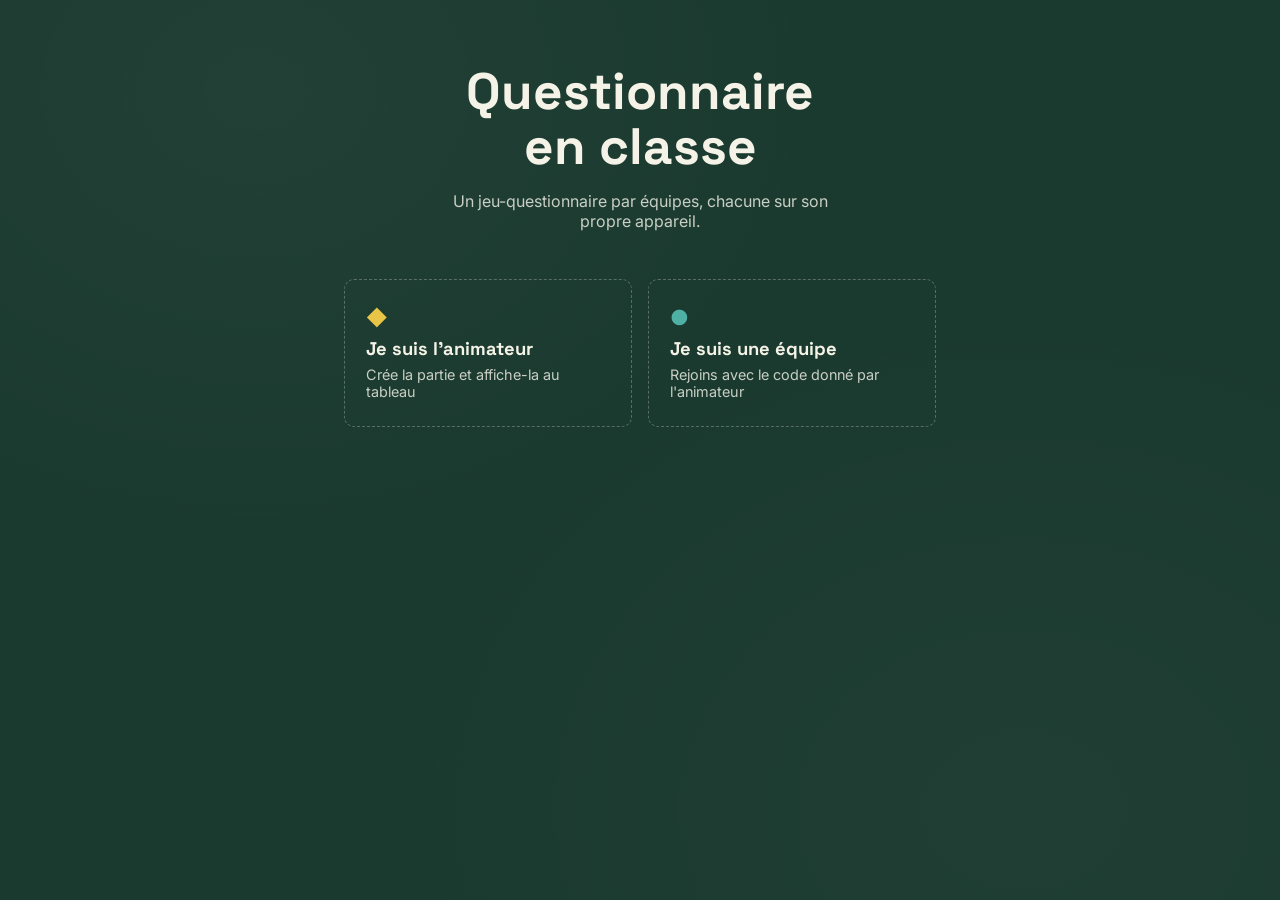
==== index.html @ fad33e10 "Add a classroom questionnaire game with Firebase integration - Create README.md with setup instructi" ====
<!DOCTYPE html>
<html lang="fr">
<head>
<meta charset="UTF-8">
<meta name="viewport" content="width=device-width, initial-scale=1">
<title>Questionnaire en classe</title>
<link rel="preconnect" href="https://fonts.googleapis.com">
<link href="https://fonts.googleapis.com/css2?family=Space+Grotesk:wght@500;700&family=Inter:wght@400;500;600&display=swap" rel="stylesheet">
<link rel="stylesheet" href="css/style.css">
</head>
<body class="board">
  <main class="landing">
    <div class="chalk-title">
      <h1>Questionnaire<br>en classe</h1>
      <p class="subtitle">Un jeu-questionnaire par équipes, chacune sur son propre appareil.</p>
    </div>

    <div class="landing-choices">
      <a class="choice-card choice-host" href="host.html">
        <span class="choice-mark">◆</span>
        <span class="choice-label">Je suis l'animateur</span>
        <span class="choice-hint">Crée la partie et affiche-la au tableau</span>
      </a>
      <a class="choice-card choice-team" href="play.html">
        <span class="choice-mark">●</span>
        <span class="choice-label">Je suis une équipe</span>
        <span class="choice-hint">Rejoins avec le code donné par l'animateur</span>
      </a>
    </div>
  </main>
</body>
</html>
---- css/style.css ----
/* ---- Tokens ---- */
:root {
  --board: #1B3A2F;
  --board-deep: #12261D;
  --chalk: #F5F3E7;
  --chalk-dim: #C9CFC5;
  --yellow: #E8C547;
  --coral: #E85D4C;
  --teal: #4FB0A5;
  --violet: #9B7EDE;
  --blue: #5B8DEF;
  --pink: #E88FC2;
  --line: rgba(245, 243, 231, 0.28);
  --radius: 10px;
  --font-display: 'Space Grotesk', sans-serif;
  --font-body: 'Inter', sans-serif;
}

.team-color-0 { --team-color: var(--coral); }
.team-color-1 { --team-color: var(--teal); }
.team-color-2 { --team-color: var(--yellow); }
.team-color-3 { --team-color: var(--violet); }
.team-color-4 { --team-color: var(--blue); }
.team-color-5 { --team-color: var(--pink); }

* { box-sizing: border-box; }

html, body {
  height: 100%;
  margin: 0;
}

body.board {
  background:
    radial-gradient(ellipse at 20% 10%, rgba(255,255,255,0.03), transparent 40%),
    radial-gradient(ellipse at 80% 90%, rgba(255,255,255,0.025), transparent 45%),
    var(--board);
  color: var(--chalk);
  font-family: var(--font-body);
  min-height: 100vh;
  padding-top: env(safe-area-inset-top, 0px);
  padding-bottom: env(safe-area-inset-bottom, 0px);
}

h1, h2, h3 {
  font-family: var(--font-display);
  font-weight: 700;
  margin: 0;
}

a { color: inherit; }

button, .btn {
  font-family: var(--font-body);
  font-weight: 600;
  font-size: 1rem;
  border-radius: var(--radius);
  border: 1.5px dashed var(--line);
  background: transparent;
  color: var(--chalk);
  padding: 0.85rem 1.4rem;
  cursor: pointer;
  transition: border-color 0.15s ease, background 0.15s ease;
}
button:hover:not(:disabled), .btn:hover { border-color: var(--chalk); background: rgba(245,243,231,0.06); }
button:disabled { opacity: 0.4; cursor: not-allowed; }
button.primary { background: var(--yellow); color: var(--board-deep); border-style: solid; border-color: var(--yellow); }
button.primary:hover:not(:disabled) { background: #f0d267; }
button.danger-ish { border-color: var(--coral); color: var(--coral); }

input[type=text] {
  font-family: var(--font-body);
  font-size: 1.1rem;
  background: var(--board-deep);
  border: 1.5px dashed var(--line);
  border-radius: var(--radius);
  color: var(--chalk);
  padding: 0.8rem 1rem;
  width: 100%;
}
input[type=text]:focus { outline: none; border-color: var(--yellow); }

/* ---- Landing ---- */
.landing {
  max-width: 640px;
  margin: 0 auto;
  padding: 4rem 1.5rem 2rem;
  text-align: center;
}
.chalk-title h1 {
  font-size: clamp(2.2rem, 6vw, 3.2rem);
  line-height: 1.08;
}
.subtitle {
  color: var(--chalk-dim);
  max-width: 40ch;
  margin: 1rem auto 0;
}
.landing-choices {
  display: grid;
  gap: 1rem;
  margin-top: 3rem;
}
@media (min-width: 560px) {
  .landing-choices { grid-template-columns: 1fr 1fr; }
}
.choice-card {
  display: flex;
  flex-direction: column;
  gap: 0.4rem;
  text-decoration: none;
  border: 1.5px dashed var(--line);
  border-radius: var(--radius);
  padding: 1.6rem 1.3rem;
  text-align: left;
  transition: border-color 0.15s ease, transform 0.1s ease;
}
.choice-card:hover { border-color: var(--chalk); transform: translateY(-2px); }
.choice-mark { font-size: 1.3rem; }
.choice-host .choice-mark { color: var(--yellow); }
.choice-team .choice-mark { color: var(--teal); }
.choice-label { font-family: var(--font-display); font-weight: 700; font-size: 1.15rem; }
.choice-hint { color: var(--chalk-dim); font-size: 0.9rem; }

/* ---- Shared layout ---- */
.wrap {
  max-width: 760px;
  margin: 0 auto;
  padding: 2rem 1.2rem 3rem;
}
.top-row {
  display: flex;
  justify-content: space-between;
  align-items: baseline;
  gap: 1rem;
  flex-wrap: wrap;
  margin-bottom: 1.5rem;
}
.room-code {
  font-family: var(--font-display);
  font-size: 2.4rem;
  letter-spacing: 0.08em;
  color: var(--yellow);
}
.room-code-label {
  font-size: 0.8rem;
  color: var(--chalk-dim);
  letter-spacing: 0.02em;
  display: block;
  margin-bottom: 0.15rem;
}
.status-pill {
  border: 1px dashed var(--line);
  border-radius: 999px;
  padding: 0.3rem 0.9rem;
  font-size: 0.85rem;
  color: var(--chalk-dim);
}

.panel {
  border: 1.5px dashed var(--line);
  border-radius: var(--radius);
  padding: 1.4rem;
  margin-bottom: 1.2rem;
}

.team-list { list-style: none; margin: 0; padding: 0; display: grid; gap: 0.6rem; }
.team-list li {
  display: flex;
  align-items: center;
  gap: 0.7rem;
  padding: 0.6rem 0.8rem;
  border-radius: var(--radius);
  background: rgba(245,243,231,0.04);
}
.team-dot { width: 12px; height: 12px; border-radius: 50%; background: var(--team-color, var(--chalk)); flex-shrink: 0; }
.team-name { flex: 1; font-weight: 600; }
.team-score { font-family: var(--font-display); font-weight: 700; color: var(--yellow); }
.rank { color: var(--chalk-dim); width: 1.6rem; text-align: right; font-family: var(--font-display); }

.question-text {
  font-size: clamp(1.3rem, 3.5vw, 1.8rem);
  margin-bottom: 1.4rem;
}
.choices-grid {
  display: grid;
  gap: 0.8rem;
}
@media (min-width: 520px) {
  .choices-grid { grid-template-columns: 1fr 1fr; }
}
.choice-btn {
  text-align: left;
  padding: 1.1rem 1.2rem;
  font-size: 1.05rem;
}
.choice-btn.is-correct { border-color: var(--teal); background: rgba(79,176,165,0.18); }
.choice-btn.is-wrong { border-color: var(--coral); background: rgba(232,93,76,0.15); }
.choice-btn.is-picked { border-style: solid; }

.center-note {
  text-align: center;
  color: var(--chalk-dim);
  padding: 2rem 0;
}

.join-form {
  max-width: 420px;
  margin: 3rem auto 0;
  display: grid;
  gap: 0.9rem;
}

.error-text { color: var(--coral); font-size: 0.9rem; min-height: 1.2em; }

footer.hint {
  text-align: center;
  color: var(--chalk-dim);
  font-size: 0.85rem;
  margin-top: 2.5rem;
}
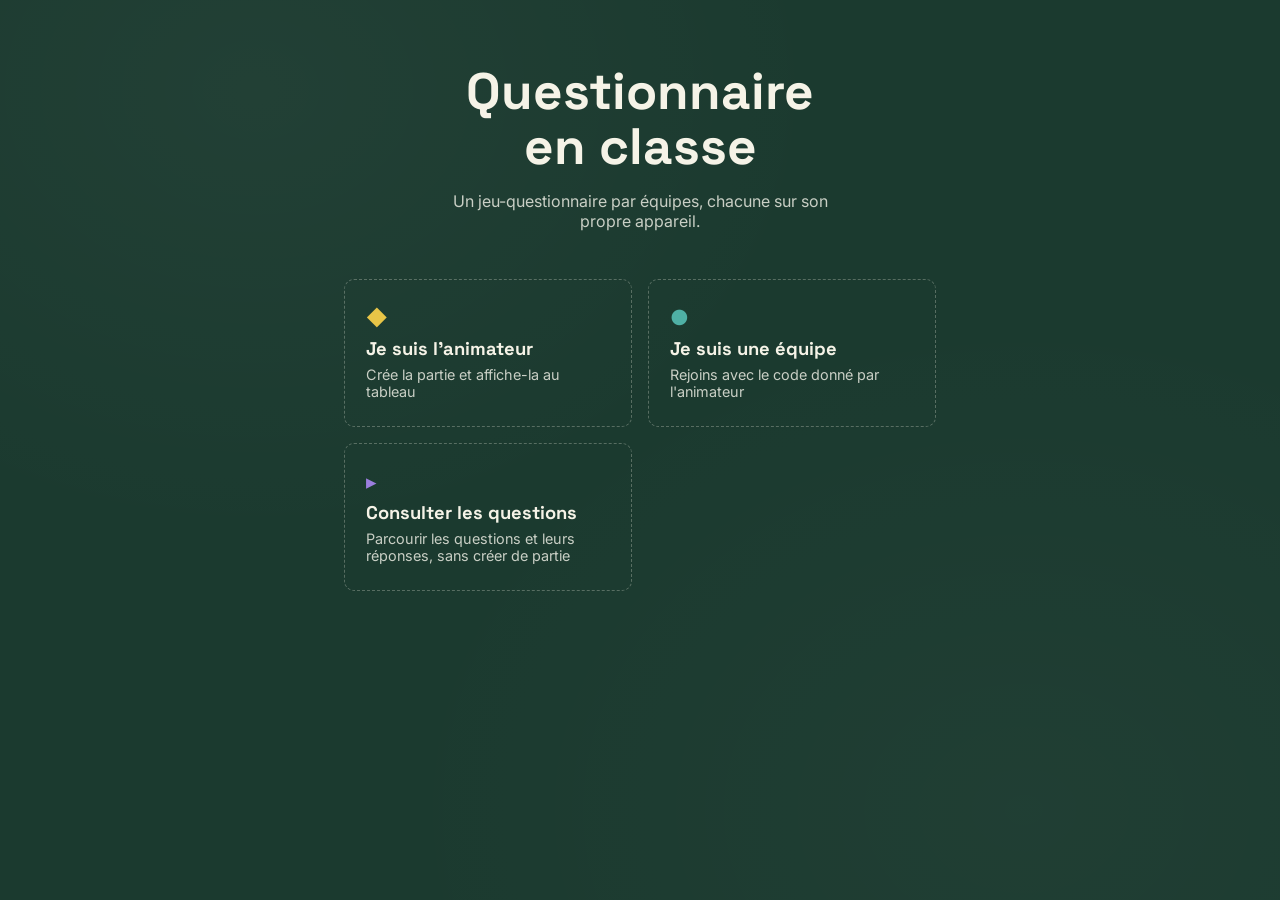
==== commit 6abbe82c: "Add preview functionality to view questions without creating a game session" ====
--- a/index.html
+++ b/index.html
@@ -26,6 +26,11 @@
         <span class="choice-label">Je suis une équipe</span>
         <span class="choice-hint">Rejoins avec le code donné par l'animateur</span>
       </a>
+      <a class="choice-card choice-preview" href="preview.html">
+        <span class="choice-mark">▸</span>
+        <span class="choice-label">Consulter les questions</span>
+        <span class="choice-hint">Parcourir les questions et leurs réponses, sans créer de partie</span>
+      </a>
     </div>
   </main>
 </body>
--- a/css/style.css
+++ b/css/style.css
@@ -100,9 +100,7 @@
   display: grid;
   gap: 1rem;
   margin-top: 3rem;
-}
-@media (min-width: 560px) {
-  .landing-choices { grid-template-columns: 1fr 1fr; }
+  grid-template-columns: repeat(auto-fit, minmax(220px, 1fr));
 }
 .choice-card {
   display: flex;
@@ -119,6 +117,7 @@
 .choice-mark { font-size: 1.3rem; }
 .choice-host .choice-mark { color: var(--yellow); }
 .choice-team .choice-mark { color: var(--teal); }
+.choice-preview .choice-mark { color: var(--violet); }
 .choice-label { font-family: var(--font-display); font-weight: 700; font-size: 1.15rem; }
 .choice-hint { color: var(--chalk-dim); font-size: 0.9rem; }
 
@@ -178,9 +177,44 @@
 .team-score { font-family: var(--font-display); font-weight: 700; color: var(--yellow); }
 .rank { color: var(--chalk-dim); width: 1.6rem; text-align: right; font-family: var(--font-display); }
 
+.timer-row {
+  display: flex;
+  justify-content: space-between;
+  align-items: baseline;
+  margin-bottom: 0.4rem;
+}
+.timer-seconds {
+  font-family: var(--font-display);
+  font-weight: 700;
+  font-size: 1.3rem;
+  color: var(--yellow);
+}
+.timer-track {
+  height: 8px;
+  border-radius: 999px;
+  background: rgba(245,243,231,0.1);
+  overflow: hidden;
+  margin-bottom: 1.2rem;
+}
+.timer-fill {
+  height: 100%;
+  width: 100%;
+  background: var(--yellow);
+  transition: width 0.2s linear, background-color 0.4s ease;
+  transform-origin: left;
+}
+.timer-fill.is-low { background: var(--coral); }
+
 .question-text {
   font-size: clamp(1.3rem, 3.5vw, 1.8rem);
   margin-bottom: 1.4rem;
+  overflow-x: auto;
+}
+.choice-btn {
+  overflow-x: auto;
+}
+.katex-display {
+  margin: 0.3em 0;
 }
 .choices-grid {
   display: grid;
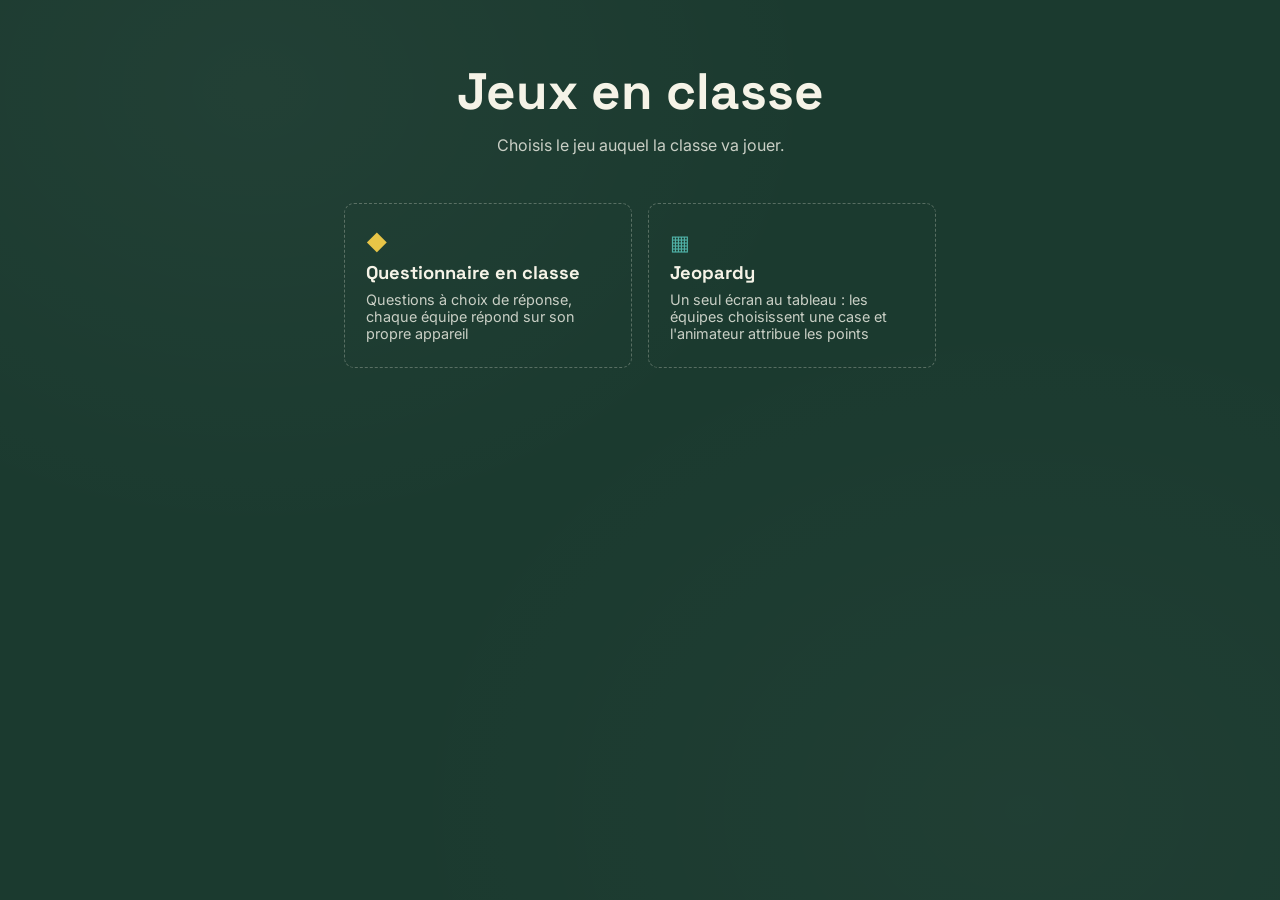
==== commit 9a6f3bc6: "Ajoute un jeu Jeopardy (révision examen 1 A26 STT-2902) et une page de choix du jeu Co-Authored-By: " ====
--- a/index.html
+++ b/index.html
@@ -3,7 +3,7 @@
 <head>
 <meta charset="UTF-8">
 <meta name="viewport" content="width=device-width, initial-scale=1">
-<title>Questionnaire en classe</title>
+<title>Jeux en classe</title>
 <link rel="preconnect" href="https://fonts.googleapis.com">
 <link href="https://fonts.googleapis.com/css2?family=Space+Grotesk:wght@500;700&family=Inter:wght@400;500;600&display=swap" rel="stylesheet">
 <link rel="stylesheet" href="css/style.css">
@@ -11,25 +11,20 @@
 <body class="board">
   <main class="landing">
     <div class="chalk-title">
-      <h1>Questionnaire<br>en classe</h1>
-      <p class="subtitle">Un jeu-questionnaire par équipes, chacune sur son propre appareil.</p>
+      <h1>Jeux en classe</h1>
+      <p class="subtitle">Choisis le jeu auquel la classe va jouer.</p>
     </div>
 
     <div class="landing-choices">
-      <a class="choice-card choice-host" href="host.html">
+      <a class="choice-card choice-host" href="questionnaire.html">
         <span class="choice-mark">◆</span>
-        <span class="choice-label">Je suis l'animateur</span>
-        <span class="choice-hint">Crée la partie et affiche-la au tableau</span>
+        <span class="choice-label">Questionnaire en classe</span>
+        <span class="choice-hint">Questions à choix de réponse, chaque équipe répond sur son propre appareil</span>
       </a>
-      <a class="choice-card choice-team" href="play.html">
-        <span class="choice-mark">●</span>
-        <span class="choice-label">Je suis une équipe</span>
-        <span class="choice-hint">Rejoins avec le code donné par l'animateur</span>
-      </a>
-      <a class="choice-card choice-preview" href="preview.html">
-        <span class="choice-mark">▸</span>
-        <span class="choice-label">Consulter les questions</span>
-        <span class="choice-hint">Parcourir les questions et leurs réponses, sans créer de partie</span>
+      <a class="choice-card choice-team" href="jeopardy.html">
+        <span class="choice-mark">▦</span>
+        <span class="choice-label">Jeopardy</span>
+        <span class="choice-hint">Un seul écran au tableau : les équipes choisissent une case et l'animateur attribue les points</span>
       </a>
     </div>
   </main>
--- a/css/style.css
+++ b/css/style.css
@@ -253,3 +253,132 @@
   font-size: 0.85rem;
   margin-top: 2.5rem;
 }
+
+/* ======================= Jeopardy ======================= */
+.team-color-6 { --team-color: #F2994A; }
+.team-color-7 { --team-color: #8FD16A; }
+.team-dot[class*="team-color-"] { background: var(--team-color); }
+
+.back-link { text-align: left; margin: 0 0 2rem; }
+.back-link .btn { display: inline-block; text-decoration: none; padding: 0.55rem 1rem; font-size: 0.9rem; }
+.top-row .btn, .jp-topbar .btn { text-decoration: none; }
+
+.jp-title { font-size: clamp(1.8rem, 5vw, 2.6rem); margin-bottom: 1.4rem; }
+.jp-panel-title { font-size: 1.15rem; margin-bottom: 1rem; }
+.jp-label { display: block; color: var(--chalk-dim); font-size: 0.9rem; margin: 1rem 0 0.5rem; }
+.jp-stepper { display: flex; align-items: center; gap: 0.8rem; }
+.jp-stepper .btn { padding: 0.5rem 1rem; font-size: 1.2rem; line-height: 1; }
+.jp-stepper-value { font-family: var(--font-display); font-weight: 700; font-size: 1.6rem; min-width: 2ch; text-align: center; color: var(--yellow); }
+.jp-team-names { display: grid; gap: 0.6rem; grid-template-columns: repeat(auto-fit, minmax(220px, 1fr)); }
+.jp-name-row { display: flex; align-items: center; gap: 0.6rem; }
+.jp-check { display: flex; gap: 0.6rem; align-items: flex-start; margin-top: 1.2rem; color: var(--chalk-dim); font-size: 0.95rem; cursor: pointer; }
+.jp-check input { margin-top: 0.2rem; accent-color: var(--yellow); width: 1.1rem; height: 1.1rem; }
+
+.jp-game { padding: 1rem clamp(0.8rem, 2vw, 1.6rem) 2rem; max-width: 1400px; margin: 0 auto; }
+.jp-topbar { display: flex; align-items: center; gap: 1rem; flex-wrap: wrap; margin-bottom: 1rem; }
+.jp-topbar .btn { padding: 0.55rem 1rem; font-size: 0.9rem; }
+.jp-game-title { flex: 1; font-size: clamp(1.1rem, 2.5vw, 1.6rem); text-align: center; min-width: 12ch; }
+.jp-topbar-actions { display: flex; gap: 0.5rem; }
+
+.jp-grid {
+  display: grid;
+  grid-template-columns: repeat(var(--jp-cols, 4), minmax(0, 1fr));
+  gap: clamp(0.35rem, 1vw, 0.7rem);
+}
+.jp-cat {
+  font-family: var(--font-display);
+  font-weight: 700;
+  font-size: clamp(0.8rem, 1.8vw, 1.25rem);
+  text-align: center;
+  display: flex; align-items: center; justify-content: center;
+  padding: 0.8rem 0.4rem;
+  min-height: 4.2rem;
+  border-bottom: 2px solid var(--yellow);
+  hyphens: auto;
+  overflow-wrap: anywhere;
+}
+.jp-cell {
+  position: relative;
+  font-family: var(--font-display);
+  font-weight: 700;
+  font-size: clamp(1.4rem, 4vw, 2.8rem);
+  color: var(--yellow);
+  border: 1.5px solid var(--line);
+  background: var(--board-deep);
+  min-height: clamp(3.5rem, 11vh, 7rem);
+  padding: 0.3rem;
+}
+.jp-cell:hover:not(:disabled) { border-color: var(--yellow); background: rgba(232,197,71,0.08); }
+.jp-cell.is-used { color: rgba(245,243,231,0.22); background: transparent; border-style: dashed; }
+.jp-cell.is-empty { visibility: hidden; }
+.jp-cell-dots { position: absolute; left: 0; right: 0; bottom: 0.45rem; display: flex; gap: 4px; justify-content: center; flex-wrap: wrap; }
+.jp-cell-dots .team-dot { width: 10px; height: 10px; }
+
+.jp-scores {
+  list-style: none; padding: 0; margin: 1.4rem 0 0;
+  display: grid; gap: 0.6rem;
+  grid-template-columns: repeat(auto-fit, minmax(170px, 1fr));
+}
+.jp-score {
+  display: grid; gap: 0.3rem; justify-items: center; text-align: center;
+  padding: 0.7rem 0.6rem;
+  border-radius: var(--radius);
+  border-top: 4px solid var(--team-color);
+  background: rgba(245,243,231,0.04);
+}
+.jp-score-name { display: flex; align-items: center; gap: 0.45rem; font-weight: 600; overflow-wrap: anywhere; }
+.jp-score-value { font-family: var(--font-display); font-weight: 700; font-size: clamp(1.4rem, 3vw, 2rem); color: var(--yellow); }
+.jp-score-adjust { display: flex; gap: 0.3rem; opacity: 0.55; }
+.jp-score-adjust:hover, .jp-score-adjust:focus-within { opacity: 1; }
+.jp-small { padding: 0.3rem 0.6rem; font-size: 0.8rem; }
+
+.jp-overlay {
+  position: fixed; inset: 0; z-index: 10;
+  background: rgba(10, 22, 17, 0.88);
+  overflow-y: auto;
+  padding: clamp(0.6rem, 3vh, 2rem) clamp(0.6rem, 2vw, 2rem);
+}
+.jp-question-card {
+  max-width: 1100px; margin: 0 auto;
+  background: var(--board);
+  border: 1.5px solid var(--line);
+  border-radius: var(--radius);
+  padding: clamp(1rem, 3vw, 2.2rem);
+}
+.jp-ranking-card { max-width: 560px; margin-top: 8vh; }
+.jp-q-head { display: flex; justify-content: space-between; align-items: center; gap: 1rem; flex-wrap: wrap; margin-bottom: 0.6rem; }
+.jp-q-meta { font-family: var(--font-display); font-weight: 700; color: var(--chalk-dim); letter-spacing: 0.02em; }
+.jp-timer { display: flex; align-items: center; gap: 0.5rem; }
+.jp-timer-seconds { font-family: var(--font-display); font-weight: 700; font-size: clamp(1.8rem, 4vw, 2.6rem); color: var(--yellow); font-variant-numeric: tabular-nums; min-width: 4ch; text-align: right; }
+.jp-timer-seconds.is-over { color: var(--coral); }
+.jp-q-text {
+  font-family: var(--font-display);
+  font-size: clamp(1.25rem, 2.8vw, 2rem);
+  line-height: 1.4;
+  margin: 1.2rem 0 1.6rem;
+  overflow-x: auto;
+}
+.jp-q-text small, .jp-answer small { font-family: var(--font-body); font-size: 0.7em; color: var(--chalk-dim); }
+.jp-answer {
+  font-size: clamp(1.05rem, 2.2vw, 1.5rem);
+  line-height: 1.5;
+  border-left: 4px solid var(--teal);
+  background: rgba(79,176,165,0.12);
+  border-radius: 0 var(--radius) var(--radius) 0;
+  padding: 1rem 1.2rem;
+  overflow-x: auto;
+}
+.jp-teams-title { font-size: 1rem; color: var(--chalk-dim); margin: 1.6rem 0 0.7rem; }
+.jp-result-list { list-style: none; padding: 0; margin: 0; display: grid; gap: 0.5rem; grid-template-columns: repeat(auto-fit, minmax(min(340px, 100%), 1fr)); }
+.jp-result-list li { display: flex; align-items: center; gap: 0.5rem; padding: 0.45rem 0.6rem; border-radius: var(--radius); background: rgba(245,243,231,0.04); }
+.jp-result-list .team-name { flex: 1; min-width: 6ch; font-weight: 600; overflow-wrap: break-word; }
+.jp-res { padding: 0.45rem 0.7rem; font-size: 0.85rem; white-space: nowrap; }
+.jp-ok.is-on { border-style: solid; border-color: var(--teal); background: rgba(79,176,165,0.3); }
+.jp-ko.is-on { border-style: solid; border-color: var(--coral); background: rgba(232,93,76,0.3); }
+.jp-q-foot { display: flex; justify-content: flex-end; margin-top: 1.4rem; }
+
+@media (max-width: 520px) {
+  .jp-result-list li { flex-wrap: wrap; }
+  .jp-result-list .team-name { flex-basis: calc(100% - 2rem); }
+  .jp-res { flex: 1; }
+}
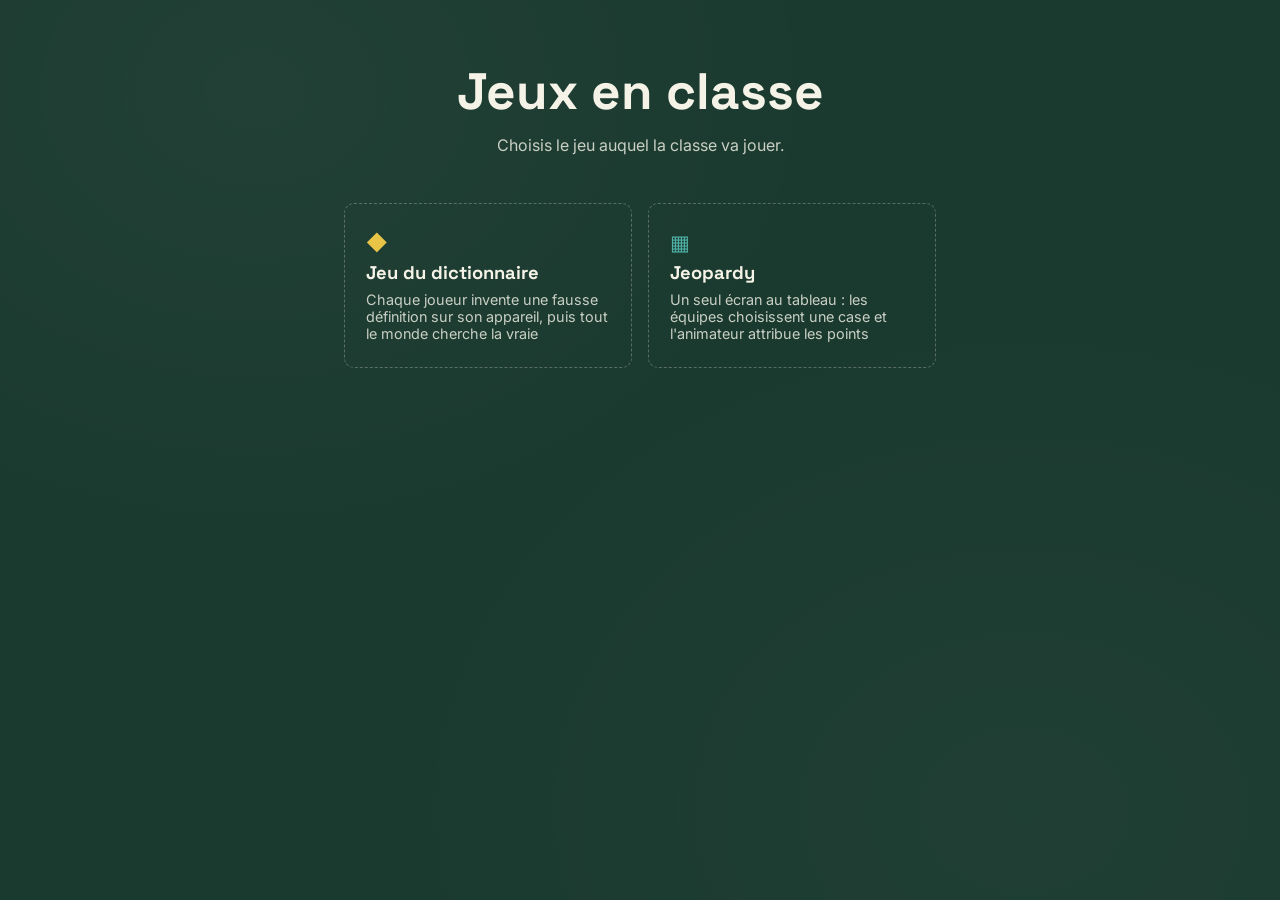
==== commit fb62b7e5: "Remplacer le questionnaire par le jeu du dictionnaire Les joueurs s'inscrivent avec un code, écriven" ====
--- a/index.html
+++ b/index.html
@@ -16,10 +16,10 @@
     </div>
 
     <div class="landing-choices">
-      <a class="choice-card choice-host" href="questionnaire.html">
+      <a class="choice-card choice-host" href="dictionnaire.html">
         <span class="choice-mark">◆</span>
-        <span class="choice-label">Questionnaire en classe</span>
-        <span class="choice-hint">Questions à choix de réponse, chaque équipe répond sur son propre appareil</span>
+        <span class="choice-label">Jeu du dictionnaire</span>
+        <span class="choice-hint">Chaque joueur invente une fausse définition sur son appareil, puis tout le monde cherche la vraie</span>
       </a>
       <a class="choice-card choice-team" href="jeopardy.html">
         <span class="choice-mark">▦</span>
--- a/css/style.css
+++ b/css/style.css
@@ -382,3 +382,103 @@
   .jp-result-list .team-name { flex-basis: calc(100% - 2rem); }
   .jp-res { flex: 1; }
 }
+
+/* ======================= Jeu du dictionnaire ======================= */
+.dico-wrap { max-width: 980px; }
+.dico-panel-title { font-size: 1.1rem; margin-bottom: 0.8rem; }
+.dico-note { color: var(--chalk-dim); font-size: 0.9rem; margin: 0.8rem 0 0; }
+.dico-chips { grid-template-columns: repeat(auto-fill, minmax(180px, 1fr)); }
+.dico-word {
+  font-size: clamp(1.8rem, 5vw, 3rem);
+  color: var(--yellow);
+  margin: 0.1rem 0 1rem;
+  overflow-wrap: anywhere;
+}
+.dico-instructions { color: var(--chalk-dim); font-size: 1.05rem; margin: 0 0 1rem; }
+.dico-counter { font-family: var(--font-display); font-size: 1.3rem; margin: 1rem 0; }
+.dico-actions { display: flex; gap: 0.8rem; flex-wrap: wrap; align-items: center; margin-top: 1rem; }
+.dico-actions .primary.is-ready { box-shadow: 0 0 0 4px rgba(232,197,71,0.35); }
+.dico-role { margin: 0 0 1rem; line-height: 1.5; }
+.dico-role.is-holder {
+  border-left: 4px solid var(--teal);
+  background: rgba(79,176,165,0.12);
+  border-radius: 0 var(--radius) var(--radius) 0;
+  padding: 0.8rem 1rem;
+}
+.dico-role.is-done { color: var(--teal); font-weight: 600; }
+.dico-textarea, .dico-preview {
+  width: 100%;
+  font-family: var(--font-body);
+  font-size: 1.05rem;
+  line-height: 1.5;
+  background: var(--board-deep);
+  border: 1.5px dashed var(--line);
+  border-radius: var(--radius);
+  color: var(--chalk);
+  padding: 0.9rem 1rem;
+}
+.dico-textarea { resize: vertical; min-height: 7rem; }
+.dico-textarea:focus { outline: none; border-color: var(--yellow); }
+.dico-preview { border-style: solid; border-color: var(--teal); overflow-x: auto; }
+.dico-sent { color: var(--teal); font-weight: 600; }
+
+.dico-options { list-style: none; margin: 0; padding: 0; display: grid; gap: 0.8rem; }
+.dico-option {
+  display: flex; gap: 1rem; align-items: flex-start;
+  border: 1.5px dashed var(--line);
+  border-radius: var(--radius);
+  padding: 1rem 1.2rem;
+  font-size: clamp(1.05rem, 2.2vw, 1.4rem);
+  line-height: 1.45;
+}
+.dico-option.is-true { border-style: solid; border-color: var(--teal); background: rgba(79,176,165,0.16); }
+.dico-letter {
+  font-family: var(--font-display); font-weight: 700;
+  color: var(--yellow);
+  min-width: 1.4em;
+  flex-shrink: 0;
+}
+.dico-body { flex: 1; min-width: 0; }
+.dico-text { overflow-wrap: anywhere; }
+.dico-option .dico-text { display: block; }
+.dico-meta { display: flex; flex-wrap: wrap; gap: 0.5rem 1rem; align-items: center; margin-top: 0.6rem; font-size: 0.9rem; }
+.dico-author { color: var(--chalk-dim); font-weight: 600; }
+.is-true .dico-author { color: var(--teal); }
+.dico-voters { display: flex; flex-wrap: wrap; gap: 0.4rem; align-items: center; }
+.dico-vote-count { font-family: var(--font-display); font-weight: 700; }
+.dico-voter {
+  display: inline-flex; align-items: center; gap: 0.3rem;
+  padding: 0.15rem 0.55rem;
+  border-radius: 999px;
+  background: rgba(245,243,231,0.07);
+}
+.dico-voter .team-dot { width: 9px; height: 9px; }
+.dico-gain { font-family: var(--font-display); font-weight: 700; color: var(--yellow); }
+.dico-explanation {
+  margin: 1.2rem 0 0;
+  border-left: 4px solid var(--yellow);
+  background: rgba(232,197,71,0.1);
+  border-radius: 0 var(--radius) var(--radius) 0;
+  padding: 0.9rem 1.1rem;
+  font-size: 1.05rem;
+}
+.dico-adjust { display: flex; gap: 0.3rem; opacity: 0.5; }
+.dico-adjust:hover, .dico-adjust:focus-within { opacity: 1; }
+
+.dico-vote-list { display: grid; gap: 0.7rem; }
+.dico-vote-btn { display: flex; gap: 0.8rem; align-items: flex-start; flex-wrap: wrap; width: 100%; font-weight: 500; line-height: 1.45; }
+.dico-vote-btn .dico-text { flex: 1; min-width: 0; }
+.dico-vote-btn.is-correct { opacity: 1; }
+.dico-own { flex-basis: 100%; max-width: max-content; margin-left: calc(1.4em + 0.8rem); font-size: 0.8rem; color: var(--chalk-dim); border: 1px dashed var(--line); border-radius: 999px; padding: 0.1rem 0.5rem; }
+.dico-true {
+  font-size: 1.15rem; line-height: 1.5;
+  border-left: 4px solid var(--teal);
+  background: rgba(79,176,165,0.12);
+  border-radius: 0 var(--radius) var(--radius) 0;
+  padding: 0.9rem 1.1rem;
+  margin: 0 0 1.2rem;
+  overflow-x: auto;
+}
+.dico-verdict { display: grid; gap: 0.4rem; text-align: center; font-size: 1.05rem; }
+.dico-round-gain { font-family: var(--font-display); font-size: 1.5rem; color: var(--yellow); margin-top: 0.4rem; }
+.team-list li.is-me { outline: 1.5px solid var(--yellow); }
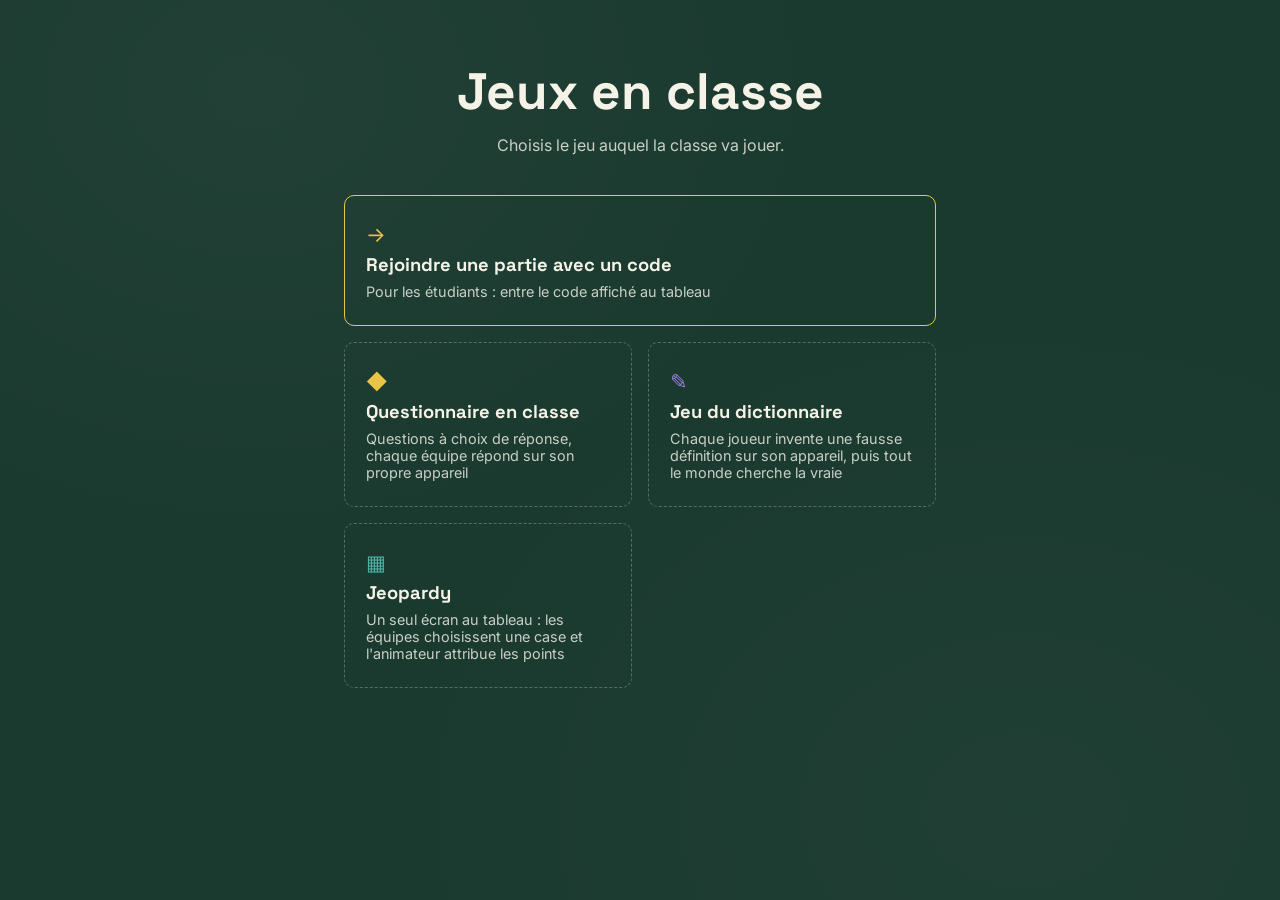
==== commit 7c2bd9ca: "Ramener le questionnaire à côté du jeu du dictionnaire, codes communs Le questionnaire en classe rev" ====
--- a/index.html
+++ b/index.html
@@ -15,9 +15,20 @@
       <p class="subtitle">Choisis le jeu auquel la classe va jouer.</p>
     </div>
 
+    <a class="choice-card choice-join" href="rejoindre.html">
+      <span class="choice-mark">→</span>
+      <span class="choice-label">Rejoindre une partie avec un code</span>
+      <span class="choice-hint">Pour les étudiants : entre le code affiché au tableau</span>
+    </a>
+
     <div class="landing-choices">
-      <a class="choice-card choice-host" href="dictionnaire.html">
+      <a class="choice-card choice-host" href="questionnaire.html">
         <span class="choice-mark">◆</span>
+        <span class="choice-label">Questionnaire en classe</span>
+        <span class="choice-hint">Questions à choix de réponse, chaque équipe répond sur son propre appareil</span>
+      </a>
+      <a class="choice-card choice-preview" href="dictionnaire.html">
+        <span class="choice-mark">✎</span>
         <span class="choice-label">Jeu du dictionnaire</span>
         <span class="choice-hint">Chaque joueur invente une fausse définition sur son appareil, puis tout le monde cherche la vraie</span>
       </a>
--- a/css/style.css
+++ b/css/style.css
@@ -482,3 +482,8 @@
 .dico-verdict { display: grid; gap: 0.4rem; text-align: center; font-size: 1.05rem; }
 .dico-round-gain { font-family: var(--font-display); font-size: 1.5rem; color: var(--yellow); margin-top: 0.4rem; }
 .team-list li.is-me { outline: 1.5px solid var(--yellow); }
+.dico-rounds-info { font-weight: 600; margin: 0.8rem 0 0; }
+.dico-rounds-info.is-warning { color: var(--coral); }
+.choice-join { margin-top: 2.5rem; border-style: solid; border-color: var(--yellow); }
+.choice-join .choice-mark { color: var(--yellow); }
+.choice-join + .landing-choices { margin-top: 1rem; }
